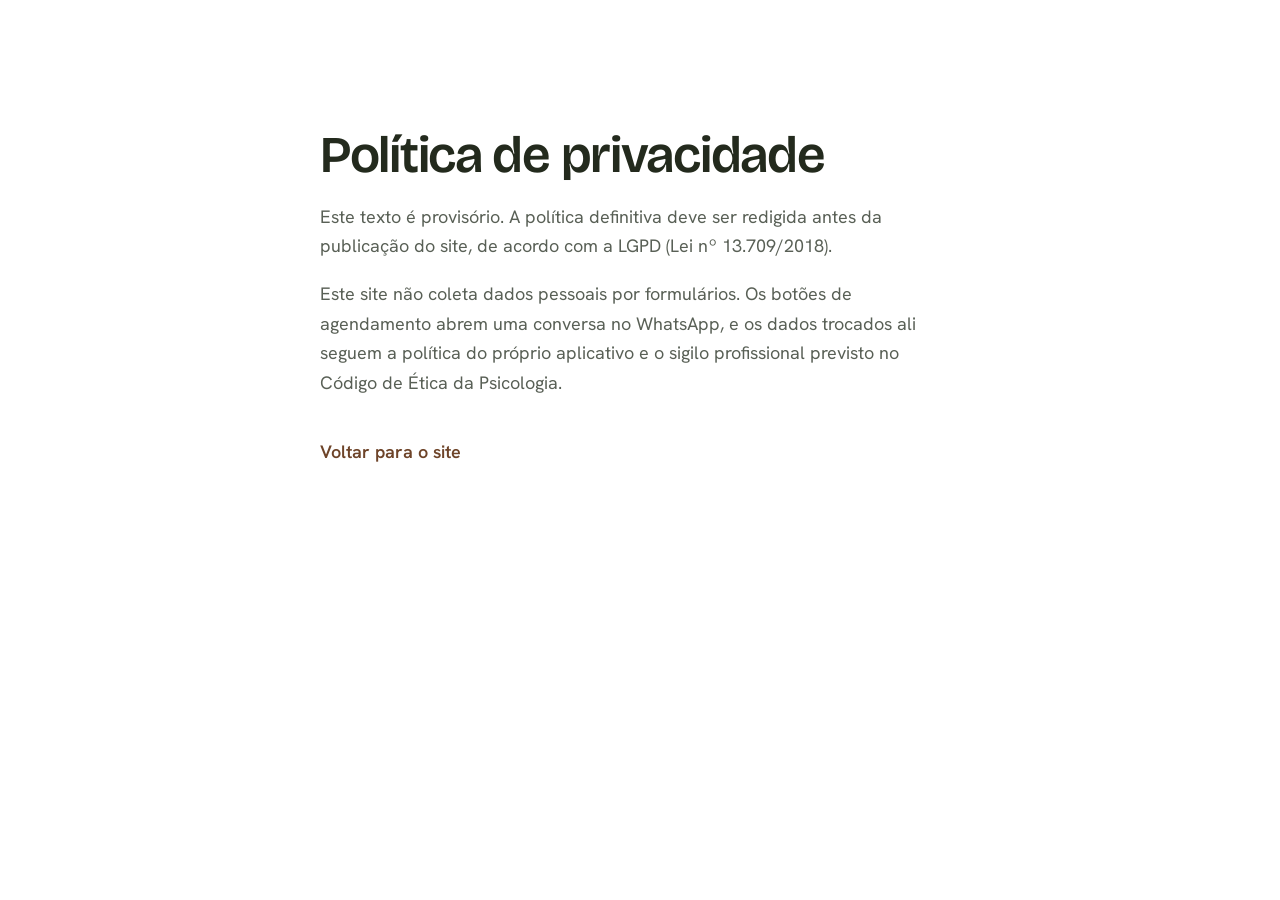
==== privacidade.html @ 822c9e49 "Landing page conceitual da psicóloga Camila Albuquerque HTML, CSS e JavaScript puro: linha de estaçõ" ====
<!doctype html>
<html lang="pt-BR">
<head>
  <meta charset="utf-8">
  <meta name="viewport" content="width=device-width, initial-scale=1">
  <title>Política de privacidade · Psicóloga Camila Albuquerque</title>
  <meta name="robots" content="noindex">
  <link rel="preconnect" href="https://fonts.googleapis.com">
  <link rel="preconnect" href="https://fonts.gstatic.com" crossorigin>
  <link rel="stylesheet" href="https://fonts.googleapis.com/css2?family=Bricolage+Grotesque:opsz,wght@12..96,600&family=Hanken+Grotesk:wght@400;500;600;700&display=swap">
  <link rel="stylesheet" href="style.css">
  <style>
    .policy { max-width: 720px; margin: 0 auto; padding: 128px var(--gutter) 96px; }
    .policy p { margin-top: 18px; }
    .policy .link-down { margin-top: 12px; }
  </style>
</head>
<body>
  <main class="policy">
    <h1 class="h2">Política de privacidade</h1>
    <p>Este texto é provisório. A política definitiva deve ser redigida antes da publicação do site, de acordo com a LGPD (Lei nº 13.709/2018).</p>
    <p>Este site não coleta dados pessoais por formulários. Os botões de agendamento abrem uma conversa no WhatsApp, e os dados trocados ali seguem a política do próprio aplicativo e o sigilo profissional previsto no Código de Ética da Psicologia.</p>
    <p><a class="link-down" href="index.html">Voltar para o site</a></p>
  </main>
</body>
</html>
---- style.css ----
/* ==========================================================================
   A Linha · Psicóloga Camila Albuquerque
   Uma rota contínua pela borda esquerda; cada seção é uma estação numerada.
   Cores e fotos herdadas da página anterior.
   ========================================================================== */

:root {
  /* Paleta herdada */
  --sage-800: #4c5745;
  --sage-700: #586351;
  --sage-600: #687560;
  --sage-400: #879a6e;
  --sage-200: #d1d8a7;
  --sage-100: #f6f9e7;
  /* Marrom de nogueira, tirado da mesa de madeira e do notebook das fotos: só nas ações */
  --clay-600: #8b5a38;
  --clay-700: #6e4429;
  --clay-100: #f5e9db;
  --clay-200: #e8cfb2;
  --leaf: #1f2419;
  --white: #ffffff;
  --surface: #f6f6f2;
  --ink: #232a1d;
  --text: #596056;
  --line: #e1e4d8;

  /* A linha */
  --track: color-mix(in srgb, var(--sage-200) 50%, #fff);
  --track-strong: color-mix(in srgb, var(--sage-200) 85%, var(--sage-600));
  --lit: var(--sage-600);
  --node-bg: #fff;
  --node-fg: #fff;
  --node: 34px;
  --seg: 6px;

  /* Layout */
  --header-h: 72px;
  --max: 1240px;
  --gutter: clamp(20px, 4vw, 40px);
  --edge: max(var(--gutter), calc((100% - var(--max)) / 2));
  --rail-x: calc(var(--edge) + var(--node) / 2);
  --body-left: calc(var(--edge) + var(--node) + 44px);
  --section: clamp(88px, 10vw, 136px);

  /* Tipografia */
  --font-display: "Bricolage Grotesque", "Hanken Grotesk", system-ui, sans-serif;
  --font-text: "Hanken Grotesk", system-ui, -apple-system, "Segoe UI", sans-serif;
  --fs-body: clamp(1.0625rem, 1rem + 0.25vw, 1.125rem);
  --fs-lead: clamp(1.1875rem, 1.05rem + 0.6vw, 1.375rem);
  --fs-h1: clamp(2.5rem, 1.4rem + 3vw, 4.25rem);
  --fs-h2: clamp(2rem, 1.3rem + 2.4vw, 3.25rem);
  --fs-h2-xl: clamp(2.375rem, 1.4rem + 3.4vw, 4.25rem);
  --fs-h3: clamp(1.3125rem, 1.15rem + 0.55vw, 1.625rem);
  --fs-small: 0.875rem;

  --ease: cubic-bezier(0.22, 1, 0.36, 1);
  --shadow-md: 0 2px 4px rgb(35 42 29 / 0.05), 0 16px 32px -12px rgb(35 42 29 / 0.2);
  --shadow-lg: 0 4px 8px rgb(35 42 29 / 0.06), 0 30px 60px -20px rgb(35 42 29 / 0.32);
}

/* ---------- Base ---------- */

*, *::before, *::after { box-sizing: border-box; }

html {
  scroll-behavior: auto;
  scroll-padding-top: calc(var(--header-h) + 8px);
  -webkit-text-size-adjust: 100%;
  scrollbar-color: var(--sage-400) #fff;
}

body {
  margin: 0;
  background: #fff;
  color: var(--text);
  font-family: var(--font-text);
  font-size: var(--fs-body);
  line-height: 1.65;
  -webkit-font-smoothing: antialiased;
  text-rendering: optimizeLegibility;
}
body.menu-open { overflow: hidden; }

h1, h2, h3, p, ul, figure { margin: 0; }
ul { padding: 0; list-style: none; }
img { display: block; max-width: 100%; height: auto; }
a { color: inherit; }
strong { color: var(--ink); font-weight: 600; }
button { font: inherit; color: inherit; }

::selection { background: var(--sage-200); color: var(--leaf); }

:focus-visible { outline: 3px solid var(--sage-600); outline-offset: 3px; border-radius: 6px; }
.stop--dark :focus-visible, .footer :focus-visible { outline-color: var(--sage-200); }

.sr-only { position: absolute; width: 1px; height: 1px; margin: -1px; padding: 0; overflow: hidden; clip: rect(0 0 0 0); white-space: nowrap; border: 0; }

.skip { position: fixed; left: 16px; top: -64px; z-index: 100; padding: 12px 18px; border-radius: 10px; background: var(--leaf); color: #fff; text-decoration: none; transition: top 0.2s; }
.skip:focus { top: 16px; }

/* ---------- Tipografia ---------- */

.h2 {
  font-family: var(--font-display);
  font-size: var(--fs-h2);
  font-weight: 600;
  line-height: 1.08;
  letter-spacing: -0.025em;
  color: var(--ink);
  text-wrap: balance;
}
.h2--xl { font-size: var(--fs-h2-xl); line-height: 1.02; letter-spacing: -0.03em; }
.lead { font-size: var(--fs-lead); line-height: 1.55; text-wrap: pretty; }

/* ---------- Botões ---------- */

.btn {
  --btn-bg: var(--clay-600);
  --btn-fg: #fff;
  --btn-fill: var(--clay-700);
  --btn-chip: rgb(255 255 255 / 0.16);
  position: relative;
  isolation: isolate;
  overflow: hidden;
  display: inline-flex;
  align-items: center;
  justify-content: center;
  gap: 14px;
  min-height: 56px;
  padding: 0 8px 0 28px;
  border: 0;
  border-radius: 999px;
  background: var(--btn-bg);
  color: var(--btn-fg);
  font: 600 1.0625rem/1.15 var(--font-text);
  text-decoration: none;
  white-space: nowrap;
  cursor: pointer;
  box-shadow: 0 1px 2px rgb(79 47 27 / 0.2), 0 8px 16px -10px rgb(110 68 41 / 0.75);
  transition: color 0.35s var(--ease), background-color 0.12s, border-color 0.35s var(--ease), box-shadow 0.35s var(--ease), transform 0.35s var(--ease);
  -webkit-tap-highlight-color: transparent;
}
.btn__label { position: relative; z-index: 2; }

/* O círculo da seta cresce e cobre o botão no hover */
.btn::before {
  content: "";
  position: absolute;
  z-index: -1;
  top: 50%;
  right: 6px;
  width: 40px;
  height: 40px;
  margin-top: -20px;
  border-radius: 50%;
  background: var(--btn-fill);
  transform: scale(0);
  transition: transform 0.7s var(--ease);
}
/* Brilho que cruza o botão */
.btn::after {
  content: "";
  position: absolute;
  z-index: 1;
  inset: 0;
  background: linear-gradient(105deg, transparent 22%, rgb(255 255 255 / 0.3) 50%, transparent 78%);
  transform: translateX(-120%);
  pointer-events: none;
  will-change: transform;
  animation: sheen 3.6s cubic-bezier(0.45, 0.05, 0.55, 0.95) infinite;
}
.btn--outline::after { display: none; }
@keyframes sheen { from { transform: translateX(-120%); } to { transform: translateX(120%); } }

.btn__arrow {
  position: relative;
  z-index: 2;
  flex: none;
  display: grid;
  place-items: center;
  width: 40px;
  height: 40px;
  overflow: hidden;
  border-radius: 50%;
  background: var(--btn-chip);
}
.btn__arrow svg { width: 20px; height: 20px; fill: none; stroke: currentColor; stroke-width: 2; stroke-linecap: round; stroke-linejoin: round; }

.btn:focus-visible::before { transform: scale(26); }
@media (hover: hover) {
  .btn:hover::before { transform: scale(26); }
  .btn:hover .btn__arrow svg { animation: arrow-through 0.6s var(--ease); }
}
@keyframes arrow-through { 0% { transform: translateX(0); } 45% { transform: translateX(150%); } 46% { transform: translateX(-150%); } 100% { transform: translateX(0); } }
@media (hover: hover) { .btn:hover { transform: translateY(-2px); box-shadow: 0 2px 4px rgb(79 47 27 / 0.2), 0 12px 18px -12px rgb(110 68 41 / 0.85); } }

/* Pressionar inverte as cores */
.btn:active { transform: translateY(1px); background: var(--btn-fg); color: var(--btn-bg); transition-duration: 0.05s; }
.btn:active::before { opacity: 0; }

.btn--light { --btn-bg: var(--clay-100); --btn-fg: var(--clay-700); --btn-fill: var(--clay-200); --btn-chip: rgb(110 68 41 / 0.14); box-shadow: 0 10px 18px -12px rgb(0 0 0 / 0.8); }
.btn--light::after { background: linear-gradient(105deg, transparent 22%, rgb(255 255 255 / 0.65) 50%, transparent 78%); }
.btn--light:active { background: var(--clay-700); color: var(--clay-100); }

.btn--outline { --btn-bg: transparent; --btn-fg: var(--clay-700); --btn-fill: var(--clay-600); --btn-chip: rgb(110 68 41 / 0.12); border: 1.5px solid var(--clay-600); box-shadow: none; }
.btn--outline:focus-visible { color: #fff; --btn-chip: rgb(255 255 255 / 0.18); box-shadow: none; }
@media (hover: hover) { .btn--outline:hover { color: #fff; --btn-chip: rgb(255 255 255 / 0.18); box-shadow: none; } }
.btn--outline:active { background: var(--clay-700); color: #fff; border-color: var(--clay-700); }

.btn--sm { min-height: 44px; padding: 0 22px; font-size: 0.9375rem; gap: 0; }
.btn--sm::before { right: 50%; margin-right: -20px; }
.btn--lg { min-height: 72px; padding: 0 10px 0 36px; font-size: 1.25rem; }
.btn--lg .btn__arrow { width: 52px; height: 52px; }
.btn--lg::before { width: 52px; height: 52px; margin-top: -26px; right: 10px; }

.link-down { display: inline-flex; align-items: center; gap: 10px; min-height: 48px; color: var(--clay-700); font-weight: 600; text-decoration: none; background: linear-gradient(currentColor, currentColor) no-repeat 0 calc(100% - 10px) / 0% 2px; transition: background-size 0.45s var(--ease), color 0.2s; }
.link-down svg { width: 20px; height: 20px; fill: none; stroke: currentColor; stroke-width: 2; stroke-linecap: round; stroke-linejoin: round; animation: bob 2.4s ease-in-out 3; }
.link-down:hover { background-size: 100% 2px; color: var(--ink); }
@keyframes bob { 0%, 100% { transform: translateY(-2px); } 50% { transform: translateY(3px); } }

/* ---------- Cabeçalho ---------- */

.header {
  position: fixed;
  inset: 0 0 auto;
  z-index: 50;
  height: var(--header-h);
  background: rgb(255 255 255 / 0.82);
  -webkit-backdrop-filter: saturate(1.5) blur(14px);
  backdrop-filter: saturate(1.5) blur(14px);
  border-bottom: 1px solid transparent;
  transition: border-color 0.3s, background-color 0.3s, box-shadow 0.3s;
}
.header.is-scrolled { background: rgb(255 255 255 / 0.95); border-bottom-color: var(--line); box-shadow: 0 10px 30px -22px rgb(35 42 29 / 0.5); }
.header__inner { height: 100%; padding-inline: var(--edge); display: flex; align-items: center; justify-content: space-between; gap: 24px; }

.brand { display: grid; gap: 1px; text-decoration: none; line-height: 1.15; }
.brand__name { font-family: var(--font-display); font-weight: 600; font-size: 1.1875rem; letter-spacing: -0.015em; color: var(--ink); }
.brand__meta { font-size: 0.75rem; font-weight: 600; letter-spacing: 0.06em; text-transform: uppercase; color: var(--sage-600); }

.nav { display: flex; align-items: center; gap: 24px; }
.nav__list { display: flex; gap: 2px; }
.nav__link { position: relative; display: block; white-space: nowrap; padding: 10px 14px 10px 24px; border-radius: 999px; font-size: 0.9375rem; font-weight: 500; color: var(--text); text-decoration: none; transition: color 0.2s, background-color 0.3s; }
.nav__link::before { content: ""; position: absolute; left: 11px; top: 50%; width: 7px; height: 7px; margin-top: -3.5px; border-radius: 50%; background: var(--sage-600); transform: scale(0); transition: transform 0.4s var(--ease); }
.nav__link:hover { color: var(--ink); background: var(--sage-100); }
.nav__link.is-active { color: var(--ink); font-weight: 600; }
.nav__link.is-active::before { transform: scale(1); }

.menu-toggle { display: none; position: relative; width: 48px; height: 48px; margin-right: -10px; border: 0; border-radius: 50%; background: transparent; color: var(--ink); cursor: pointer; }
.menu-toggle__bars, .menu-toggle__bars::before, .menu-toggle__bars::after { position: absolute; left: 13px; width: 22px; height: 2px; border-radius: 2px; background: currentColor; transition: transform 0.4s var(--ease), background-color 0.2s; }
.menu-toggle__bars { top: 23px; }
.menu-toggle__bars::before, .menu-toggle__bars::after { content: ""; left: 0; }
.menu-toggle__bars::before { transform: translateY(-7px); }
.menu-toggle__bars::after { transform: translateY(7px); }
.menu-toggle[aria-expanded="true"] .menu-toggle__bars { background: transparent; }
.menu-toggle[aria-expanded="true"] .menu-toggle__bars::before { transform: rotate(45deg); }
.menu-toggle[aria-expanded="true"] .menu-toggle__bars::after { transform: rotate(-45deg); }

/* ---------- A linha: estações ---------- */

.stop {
  position: relative;
  isolation: isolate;
  overflow: clip;
  --node-top: calc(var(--section) + 8px);
}
.stop__body { padding: var(--section) var(--edge) var(--section) var(--body-left); }

.stop__rail { position: absolute; inset: 0; z-index: 2; pointer-events: none; }
.stop__node { pointer-events: auto; cursor: pointer; text-decoration: none; }
.stop__node::after { content: attr(data-name); position: absolute; left: calc(100% + 12px); top: 50%; padding: 6px 12px; border-radius: 999px; background: var(--leaf); color: var(--sage-100); font: 600 0.8125rem/1.2 var(--font-text); white-space: nowrap; opacity: 0; transform: translate(-6px, -50%); pointer-events: none; transition: opacity 0.25s, transform 0.4s var(--ease); }
.stop__node:focus-visible::after { opacity: 1; transform: translate(0, -50%); }
@media (hover: hover) { .stop__node:hover::after { opacity: 1; transform: translate(0, -50%); } .stop__node:hover { border-color: var(--lit); } }
.stop--dark .stop__node::after { background: var(--sage-100); color: var(--leaf); }
.stop__seg { position: absolute; left: var(--rail-x); top: 0; bottom: 0; width: var(--seg); margin-left: calc(var(--seg) / -2); background: var(--track); }
.stop__fill { position: absolute; inset: 0; background: var(--lit); transform-origin: top; transform: scaleY(var(--fill, 0)); will-change: transform; }

.stop__node {
  position: absolute;
  left: var(--rail-x);
  top: var(--node-top);
  width: var(--node);
  height: var(--node);
  margin-left: calc(var(--node) / -2);
  display: grid;
  place-items: center;
  border: 4px solid var(--track-strong);
  border-radius: 50%;
  background: var(--node-bg);
  color: var(--ink);
  font: 700 0.8125rem/1 var(--font-text);
  transition: border-color 0.4s, background-color 0.4s, color 0.4s, box-shadow 0.4s;
}
.stop.is-passed .stop__node { border-color: var(--lit); }
.stop.is-current .stop__node { background: var(--lit); color: var(--node-fg); animation: pulse 2.6s ease-out 3; }
@keyframes pulse { 0% { box-shadow: 0 0 0 0 color-mix(in srgb, var(--lit) 45%, transparent); } 70%, 100% { box-shadow: 0 0 0 14px transparent; } }

.stop--dark { --track: rgb(246 249 231 / 0.16); --track-strong: rgb(246 249 231 / 0.38); --lit: var(--sage-200); --node-bg: var(--leaf); --node-fg: var(--leaf); background: var(--leaf); color: rgb(246 249 231 / 0.82); }
.stop--dark .stop__node { color: var(--sage-100); }
.stop--dark .h2 { color: var(--sage-100); }
.stop--dark strong { color: #fff; }
.stop--dark ::selection { background: var(--sage-200); color: var(--leaf); }
.stop--surface { background: var(--surface); --track: color-mix(in srgb, var(--sage-200) 45%, var(--surface)); --node-bg: var(--surface); --node-fg: #fff; }

.stop__bg { position: absolute; z-index: -2; inset: -12% 0; background: url("img/folhas.webp") center / cover no-repeat; opacity: 0.85; will-change: transform; }
.stop--dark::after { content: ""; position: absolute; z-index: -1; inset: 0; background: radial-gradient(ellipse 60% 55% at 72% 42%, rgb(31 36 25 / 0.5), transparent 75%), linear-gradient(180deg, rgb(31 36 25 / 0.82), rgb(31 36 25 / 0.36) 45%, rgb(31 36 25 / 0.82)); }

/* Terminal: a linha acaba num remate quadrado */
.stop--end .stop__seg { bottom: auto; height: calc(var(--node-top) + var(--node) / 2); }
.stop__node--end { width: calc(var(--node) + 10px); height: calc(var(--node) + 10px); margin-left: calc((var(--node) + 10px) / -2); margin-top: -5px; border-radius: 12px; }
.stop__node--end::before { content: ""; width: 10px; height: 10px; border-radius: 50%; background: var(--track-strong); transition: background-color 0.4s; }
.stop--end.is-current .stop__node--end::before, .stop--end.is-passed .stop__node--end::before { background: var(--node-fg); }

/* ---------- Estação 1 · Hero ---------- */

.stop--hero { --hero-pad: clamp(32px, 5vw, 72px); --node-top: calc(var(--header-h) + var(--hero-pad) + 12px); }
.stop--hero .stop__seg { top: calc(var(--node-top) + var(--node) / 2); }
.stop--hero .stop__body { padding-top: calc(var(--header-h) + var(--hero-pad)); padding-bottom: clamp(16px, 2vw, 32px); }

.hero { display: grid; grid-template-columns: minmax(0, 1.04fr) minmax(0, 0.96fr); gap: clamp(32px, 5vw, 72px); align-items: center; min-height: min(640px, calc(100svh - var(--header-h) - 96px)); }

.hero__title { font-family: var(--font-display); font-size: var(--fs-h1); font-weight: 600; line-height: 1.04; letter-spacing: -0.032em; color: var(--ink); text-wrap: balance; }
.hero__lead { max-width: 33em; margin-top: 26px; font-size: var(--fs-lead); line-height: 1.55; text-wrap: pretty; }
.hero__actions .btn { min-height: 62px; font-size: 1.125rem; }
.hero__actions { display: flex; flex-wrap: wrap; align-items: center; gap: 12px 32px; margin-top: 38px; }
.hero__sign { margin-top: 30px; padding-top: 18px; border-top: 1px solid var(--line); max-width: 33em; font-size: var(--fs-small); color: var(--text); }

.hero__visual { position: relative; width: min(100%, 540px); aspect-ratio: 1; justify-self: end; }
.hero__ring { position: absolute; inset: 0; width: 100%; height: 100%; transform: rotate(-90deg); overflow: visible; }
.hero__ring circle { fill: none; stroke: var(--sage-400); stroke-width: 0.7; stroke-linecap: round; stroke-dasharray: 100; stroke-dashoffset: 100; }
.js .hero__ring circle { animation: ring 2.4s var(--ease) 0.4s forwards; }
html:not(.js) .hero__ring circle { stroke-dashoffset: 0; }
@keyframes ring { to { stroke-dashoffset: 0; } }
.hero__photo { position: absolute; inset: 5%; border-radius: 50%; overflow: hidden; background: #e9e2dc; box-shadow: var(--shadow-lg); transform: translate3d(0, calc(var(--py, 0) * 1px), 0); will-change: transform; }
.hero__photo img { width: 100%; height: 100%; object-fit: cover; object-position: 58% 22%; transform: scale(1.12); }
.js .hero__photo { animation: photo-in 1.3s var(--ease) 0.15s both; }
.js .hero__photo img { animation: photo-zoom 2.2s var(--ease) 0.15s both; }
@keyframes photo-in { from { clip-path: circle(0% at 50% 50%); } to { clip-path: circle(72% at 50% 50%); } }
@keyframes photo-zoom { from { transform: scale(1.4); } to { transform: scale(1.12); } }

.chip { position: absolute; z-index: 3; display: inline-flex; align-items: center; gap: 10px; padding: 11px 18px 11px 14px; border-radius: 999px; background: #fff; color: var(--ink); font-size: 0.9375rem; font-weight: 600; line-height: 1.2; white-space: nowrap; box-shadow: var(--shadow-md); }
.chip svg { width: 20px; height: 20px; flex: none; fill: none; stroke: var(--sage-600); stroke-width: 1.8; stroke-linecap: round; stroke-linejoin: round; }
.chip--a { left: -7%; bottom: 17%; }
.chip--b { right: -3%; top: 14%; }

/* Entrada por palavra no título */
.w { display: inline-block; overflow: hidden; vertical-align: top; padding-bottom: 0.14em; margin-bottom: -0.14em; }
.w > span { display: inline-block; transform: translateY(112%); }
.hero__title .w > span { animation: word 1s var(--ease) both; animation-delay: calc(var(--i, 0) * 55ms + 120ms); }
[data-reveal].is-visible .h2 .w > span { animation: word 1s var(--ease) both; animation-delay: calc(var(--i, 0) * 45ms + 220ms); }
@keyframes word { to { transform: none; } }

[data-enter] { animation: enter 0.95s var(--ease) both; animation-delay: calc(var(--d, 0) * 100ms + 150ms); }
@keyframes enter { from { opacity: 0; transform: translateY(22px); } }

/* ---------- Estação 2 · Você não está sozinha ---------- */

.pains { display: grid; grid-template-columns: minmax(0, 5fr) minmax(0, 7fr); gap: clamp(40px, 6vw, 96px); align-items: start; }
.pains__head { position: sticky; top: calc(var(--header-h) + 40px); display: grid; gap: 24px; }
.pains__head .lead strong { color: var(--sage-700); }

.row { position: relative; display: grid; grid-template-columns: 56px minmax(0, 1fr); column-gap: 24px; padding: 30px 0; border-top: 1px solid var(--line); outline-offset: 6px; cursor: default; }
.row:last-child { border-bottom: 1px solid var(--line); }
.row::before { content: ""; position: absolute; z-index: -1; inset: 0 -24px; border-radius: 22px; background: var(--sage-100); opacity: 0; transform: scale(0.97); transition: opacity 0.4s var(--ease), transform 0.5s var(--ease); }
.row:focus-within::before { opacity: 1; transform: none; }
@media (hover: hover) { .row:hover::before { opacity: 1; transform: none; } }
.row__icon { grid-row: 1 / 3; display: grid; place-items: center; width: 56px; height: 56px; border: 1.5px solid var(--sage-400); border-radius: 50%; color: var(--sage-700); transition: background-color 0.4s var(--ease), color 0.4s var(--ease), border-color 0.4s, transform 0.6s var(--ease); }
.row__icon svg { width: 26px; height: 26px; fill: none; stroke: currentColor; stroke-width: 1.7; stroke-linecap: round; stroke-linejoin: round; }
@media (hover: hover) { .row:hover .row__icon { background: var(--sage-700); border-color: var(--sage-700); color: #fff; transform: rotate(-10deg) scale(1.06); } }
.row__title { font-family: var(--font-display); font-size: var(--fs-h3); font-weight: 600; line-height: 1.2; letter-spacing: -0.015em; color: var(--ink); transition: transform 0.5s var(--ease); }
.row__text { margin-top: 8px; max-width: 46ch; transition: transform 0.5s var(--ease) 0.03s; text-wrap: pretty; }
@media (hover: hover) { .row:hover .row__title, .row:hover .row__text { transform: translateX(6px); } }

/* ---------- Estação 3 · Método ---------- */

.method__grid { display: grid; grid-template-columns: minmax(0, 5fr) minmax(0, 6fr); gap: clamp(40px, 6vw, 88px); align-items: center; }
.method__photo { position: relative; max-width: 460px; aspect-ratio: 4 / 5; border-radius: 999px 999px 28px 28px; overflow: hidden; box-shadow: 0 40px 80px -30px rgb(0 0 0 / 0.7); }
.method__photo img { width: 100%; height: 100%; object-fit: cover; object-position: 50% 30%; transition: transform 1.4s var(--ease); }
.method__photo:hover img { transform: scale(1.05); }
.method__text { display: grid; gap: 20px; justify-items: start; }
.method__text .h2 { margin-bottom: 4px; }
.method__text p { max-width: 54ch; font-size: var(--fs-lead); line-height: 1.6; text-wrap: pretty; }
.method__text .btn { margin-top: 12px; }

.marquee-wrap { position: relative; margin-top: clamp(64px, 8vw, 104px); }
.marquee__pause { position: absolute; z-index: 3; right: 0; top: -22px; display: grid; place-items: center; width: 44px; height: 44px; border: 0; border-radius: 50%; background: transparent; color: var(--sage-200); cursor: pointer; transition: background-color 0.25s; }
.marquee__pause:hover { background: rgb(246 249 231 / 0.12); }
.marquee__pause span { width: 12px; height: 14px; border-inline: 4px solid currentColor; box-sizing: border-box; }
.marquee__pause[aria-pressed="true"] span { width: 0; height: 0; border: 0; border-block: 7px solid transparent; border-left: 12px solid currentColor; }
.marquee-wrap.is-paused .marquee__track { animation-play-state: paused; }
.marquee { display: flex; overflow: hidden; padding-block: 22px; border-block: 1px solid rgb(246 249 231 / 0.18); -webkit-mask-image: linear-gradient(90deg, transparent, #000 7%, #000 93%, transparent); mask-image: linear-gradient(90deg, transparent, #000 7%, #000 93%, transparent); }
.marquee__track { flex: none; display: flex; align-items: center; padding-right: 0; animation: marquee 38s linear infinite; }
.marquee:hover .marquee__track { animation-play-state: paused; }
.marquee__track li { display: inline-flex; align-items: center; white-space: nowrap; font-family: var(--font-display); font-size: clamp(1.375rem, 1.1rem + 1vw, 1.875rem); font-weight: 500; letter-spacing: -0.015em; color: rgb(246 249 231 / 0.7); }
.marquee__track li::after { content: ""; width: 10px; height: 10px; margin-inline: clamp(24px, 3vw, 44px); border-radius: 50%; background: var(--sage-200); }
@keyframes marquee { to { transform: translateX(-100%); } }

/* ---------- Estação 4 · Sobre ---------- */

.about { display: grid; grid-template-columns: minmax(0, 5fr) minmax(0, 6fr); gap: clamp(40px, 6vw, 96px); align-items: center; }
.about__photo { position: relative; max-width: 480px; aspect-ratio: 1 / 1.08; }
.about__photo::before { content: ""; position: absolute; inset: 0; border: 1.5px solid var(--sage-400); border-radius: 30px; transform: translate(-16px, 16px); transition: transform 0.7s var(--ease); }
.about__photo:hover::before { transform: translate(-24px, 24px); }
.about__photo img { position: relative; width: 100%; height: 100%; object-fit: cover; object-position: 60% 25%; border-radius: 30px; box-shadow: var(--shadow-lg); }
.about__text { display: grid; gap: 20px; justify-items: start; }
.about__text p { max-width: 56ch; text-wrap: pretty; }
.checks { display: grid; grid-template-columns: repeat(2, minmax(0, 1fr)); gap: 14px 32px; width: 100%; max-width: 56ch; margin: 8px 0 12px; padding-top: 26px; border-top: 1px solid var(--line); }
.checks li { position: relative; padding-left: 36px; font-size: 1rem; font-weight: 500; line-height: 1.4; color: var(--ink); }
.checks li::before { content: ""; position: absolute; left: 0; top: 0; width: 24px; height: 24px; border-radius: 50%; background: var(--sage-200) url("data:image/svg+xml,%3Csvg xmlns='http://www.w3.org/2000/svg' viewBox='0 0 24 24' fill='none' stroke='%234c5745' stroke-width='3' stroke-linecap='round' stroke-linejoin='round'%3E%3Cpath d='m6 12.5 4 4 8-9'/%3E%3C/svg%3E") center / 14px no-repeat; }

/* ---------- Estação 5 · FAQ ---------- */

.faq { display: grid; grid-template-columns: minmax(0, 5fr) minmax(0, 7fr); gap: clamp(40px, 6vw, 96px); align-items: start; }
.faq__aside { position: sticky; top: calc(var(--header-h) + 40px); display: grid; gap: 22px; justify-items: start; }
.faq__aside p { max-width: 32em; font-size: var(--fs-lead); line-height: 1.55; }

.acc { border-bottom: 1px solid #d6dac9; }
.acc__item { border-top: 1px solid #d6dac9; }
.acc__item:first-child { border-top: 2px solid var(--sage-600); }
.acc__h { font: inherit; }
.acc__btn { display: flex; align-items: flex-start; justify-content: space-between; gap: 24px; width: 100%; padding: 26px 0; border: 0; background: none; text-align: left; cursor: pointer; font-size: clamp(1.125rem, 1.05rem + 0.35vw, 1.3125rem); font-weight: 600; line-height: 1.4; color: var(--ink); transition: color 0.25s; }
.acc__btn:hover { color: var(--sage-700); }
.acc__icon { position: relative; flex: none; width: 38px; height: 38px; margin-top: -3px; border: 1.5px solid var(--sage-600); border-radius: 50%; transition: background-color 0.35s var(--ease), border-color 0.35s, transform 0.5s var(--ease); }
.acc__icon::before, .acc__icon::after { content: ""; position: absolute; left: 50%; top: 50%; width: 14px; height: 2px; border-radius: 2px; background: var(--sage-700); transform: translate(-50%, -50%); transition: transform 0.5s var(--ease), background-color 0.3s; }
.acc__icon::after { transform: translate(-50%, -50%) rotate(90deg); }
.acc__btn:hover .acc__icon { border-color: var(--sage-700); }
.acc__item.is-open .acc__icon { background: var(--sage-700); border-color: var(--sage-700); transform: rotate(180deg); }
.acc__item.is-open .acc__icon::before, .acc__item.is-open .acc__icon::after { background: #fff; }
.acc__item.is-open .acc__icon::after { transform: translate(-50%, -50%) rotate(0); }

.js .acc__panel { display: grid; grid-template-rows: 0fr; transition: grid-template-rows 0.55s var(--ease); }
.js .acc__item.is-open .acc__panel { grid-template-rows: 1fr; }
.acc__inner { min-height: 0; overflow: hidden; }
.acc__inner p { max-width: 62ch; padding: 0 56px 28px 0; text-wrap: pretty; }
.js .acc__inner p { opacity: 0; transform: translateY(-6px); transition: opacity 0.35s, transform 0.55s var(--ease); }
.js .acc__item.is-open .acc__inner p { opacity: 1; transform: none; transition-delay: 0.1s; }

/* ---------- Terminal ---------- */

.stop--end { --node-top: calc(var(--section) + 12px); }
.end { display: grid; grid-template-columns: minmax(0, 1.15fr) minmax(0, 0.85fr); gap: 40px clamp(40px, 6vw, 96px); align-items: center; }
.end__text { display: grid; gap: 26px; justify-items: start; }
.end__text .lead { max-width: 28em; color: rgb(246 249 231 / 0.88); }
.end__text .btn { margin-top: 6px; }
.end__note { max-width: 30em; padding-top: 22px; border-top: 1px solid rgb(246 249 231 / 0.2); font-size: var(--fs-small); color: rgb(246 249 231 / 0.72); }
.end__photo { position: relative; width: min(100%, 440px); aspect-ratio: 1; justify-self: end; }
.end__ring { position: absolute; inset: 0; width: 100%; height: 100%; transform: rotate(-90deg); overflow: visible; }
.end__ring circle { fill: none; stroke: var(--sage-200); stroke-width: 0.7; stroke-linecap: round; stroke-dasharray: 100; }
.js .end__ring circle { stroke-dashoffset: 100; transition: stroke-dashoffset 2.2s var(--ease) 0.3s; }
.js .end__photo.is-visible .end__ring circle { stroke-dashoffset: 0; }
.end__disc { position: absolute; inset: 5%; overflow: hidden; border-radius: 50%; background: var(--sage-200); box-shadow: 0 40px 70px -30px rgb(0 0 0 / 0.75); }
.end__disc img { width: 100%; height: 100%; object-fit: cover; object-position: 58% 22%; transform: scale(1.14); transition: transform 2s var(--ease); }
.end__photo.is-visible .end__disc img { transform: scale(1); }

/* ---------- Rodapé ---------- */

.footer { background: #161a11; color: rgb(246 249 231 / 0.72); font-size: 0.9375rem; }
.footer__inner { padding: 56px var(--edge) 36px var(--body-left); }
.footer__top { display: flex; flex-wrap: wrap; justify-content: space-between; align-items: flex-start; gap: 24px 48px; padding-bottom: 32px; border-bottom: 1px solid rgb(246 249 231 / 0.14); }
.footer__brand { font-family: var(--font-display); font-size: 1.5rem; font-weight: 600; letter-spacing: -0.02em; color: var(--sage-100); }
.footer__brand span { display: block; margin-top: 4px; font-family: var(--font-text); font-size: 0.875rem; font-weight: 400; letter-spacing: 0; color: rgb(246 249 231 / 0.6); }
.footer__nav { display: flex; flex-wrap: wrap; gap: 0 24px; }
.footer__nav a, .footer__bottom a { text-decoration: none; transition: color 0.2s; }
.footer__nav a { display: inline-flex; align-items: center; min-height: 40px; }
.footer__nav a:hover, .footer__bottom a:hover { color: var(--sage-200); text-decoration: underline; text-underline-offset: 4px; }
.footer__bottom { display: flex; flex-wrap: wrap; justify-content: space-between; gap: 10px 32px; padding-top: 24px; font-size: 0.875rem; }
.footer__bottom a[href^="tel"] { font-weight: 700; color: var(--sage-200); }

/* ---------- Barra de agendar (celular) ---------- */

.dock { display: none; }

/* ---------- Revelar ao rolar ---------- */

.js [data-reveal] { opacity: 0; transform: translateY(34px); transition: opacity 0.9s var(--ease), transform 1s var(--ease); transition-delay: calc(var(--d, 0) * 110ms); }
.js [data-reveal].is-visible { opacity: 1; transform: none; }

/* ---------- Responsivo ---------- */

@media (max-width: 1120px) {
  .menu-toggle { display: block; z-index: 2; }
  .nav { position: fixed; inset: var(--header-h) 0 auto; z-index: 1; flex-direction: column; align-items: stretch; gap: 20px; max-height: calc(100svh - var(--header-h)); overflow-y: auto; padding: 8px var(--gutter) 28px; background: #fff; border-bottom: 1px solid var(--line); box-shadow: 0 30px 50px -30px rgb(35 42 29 / 0.5); opacity: 0; transform: translateY(-10px); visibility: hidden; transition: opacity 0.3s var(--ease), transform 0.4s var(--ease), visibility 0s linear 0.4s; }
  .nav.is-open { opacity: 1; transform: none; visibility: visible; transition-delay: 0s; }
  .nav__list { flex-direction: column; gap: 0; }
  .nav__link { padding: 16px 4px 16px 28px; border-radius: 0; border-bottom: 1px solid var(--line); font-size: 1.125rem; }
  .nav__link::before { left: 6px; }
  .nav__link:hover { background: none; }
  .nav .btn { width: 100%; min-height: 54px; }
}

@media (max-width: 900px) {
  html { scroll-padding-bottom: 96px; }
  :root { --node: 28px; --seg: 5px; --body-left: calc(var(--edge) + var(--node) + 22px); --header-h: 64px; }
  .stop__node { border-width: 3px; font-size: 0.75rem; }
  .stop__node--end { width: 36px; height: 36px; margin-left: -18px; margin-top: -4px; }

  .hero { grid-template-columns: minmax(0, 1fr); min-height: 0; gap: 44px; }
  .hero__visual { width: min(100%, 380px); justify-self: center; }
  .chip--a { left: -2%; bottom: 8%; }
  .chip--b { right: -2%; top: 6%; }

  .pains, .method__grid, .about, .faq { grid-template-columns: minmax(0, 1fr); }
  .pains__head, .faq__aside { position: static; }
  .row::before { inset: 0 -14px; }
  .method__photo { max-width: 360px; }
  .about__photo { max-width: 400px; margin-left: 16px; }
  .checks { grid-template-columns: minmax(0, 1fr); }

  .end { grid-template-columns: minmax(0, 1fr); }
  .end__photo { justify-self: center; width: min(100%, 340px); }

  .footer__inner { padding-right: var(--gutter); }
  .footer__hint { display: none; }
  .footer { padding-bottom: 96px; }

  .dock { display: block; position: fixed; z-index: 40; left: 12px; right: 12px; bottom: calc(12px + env(safe-area-inset-bottom)); transform: translateY(160%); transition: transform 0.55s var(--ease); }
  .dock.is-visible { transform: none; }
  .dock .btn { width: 100%; justify-content: space-between; padding-left: 28px; box-shadow: 0 10px 18px -8px rgb(35 42 29 / 0.6); }
}

@media (max-width: 520px) {
  .brand__meta { font-size: 0.6875rem; }
  .btn { gap: 10px; padding-left: 24px; font-size: 1rem; white-space: normal; text-align: left; }
  .hero__actions .btn { min-height: 58px; font-size: 1rem; }
  .hero__actions .btn, .method__text .btn, .about__text .btn, .faq__aside .btn, .end__text .btn { width: 100%; justify-content: space-between; }
  .hero__actions { gap: 4px; }
  .link-down { margin-left: 8px; }
  .row { grid-template-columns: 48px minmax(0, 1fr); column-gap: 18px; padding-block: 26px; }
  .row__icon { width: 48px; height: 48px; }
  .row__icon svg { width: 22px; height: 22px; }
  .acc__inner p { padding-right: 0; }
  .chip { font-size: 0.8125rem; padding: 9px 14px 9px 11px; }
  .chip svg { width: 17px; height: 17px; }
  .btn--lg { min-height: 64px; font-size: 1.125rem; padding-left: 28px; }
}

@media (max-width: 420px) {
  .hero__actions .btn { font-size: 0.9375rem; }
  .btn { font-size: 0.9375rem; padding-left: 20px; }
  .btn--lg { min-height: 60px; font-size: 0.9375rem; padding: 0 8px 0 20px; }
  .btn--lg .btn__arrow, .btn--lg::before { width: 44px; height: 44px; }
  .btn--lg::before { margin-top: -22px; right: 8px; }
}

@media (prefers-reduced-motion: reduce) {
  html { scroll-behavior: auto; }
  *, *::before, *::after { animation-duration: 0.01ms !important; animation-delay: 0ms !important; animation-iteration-count: 1 !important; transition-duration: 0.01ms !important; transition-delay: 0ms !important; }
  .js [data-reveal] { opacity: 1; transform: none; }
  .w > span { transform: none; }
  .hero__ring circle { stroke-dashoffset: 0; }
  .marquee { display: block; overflow: visible; -webkit-mask-image: none; mask-image: none; }
  .marquee__track { flex: 0 1 auto; row-gap: 10px; }
  .marquee__pause { display: none; }
  .marquee__track { flex-wrap: wrap; }
  .marquee__track + .marquee__track { display: none; }
}
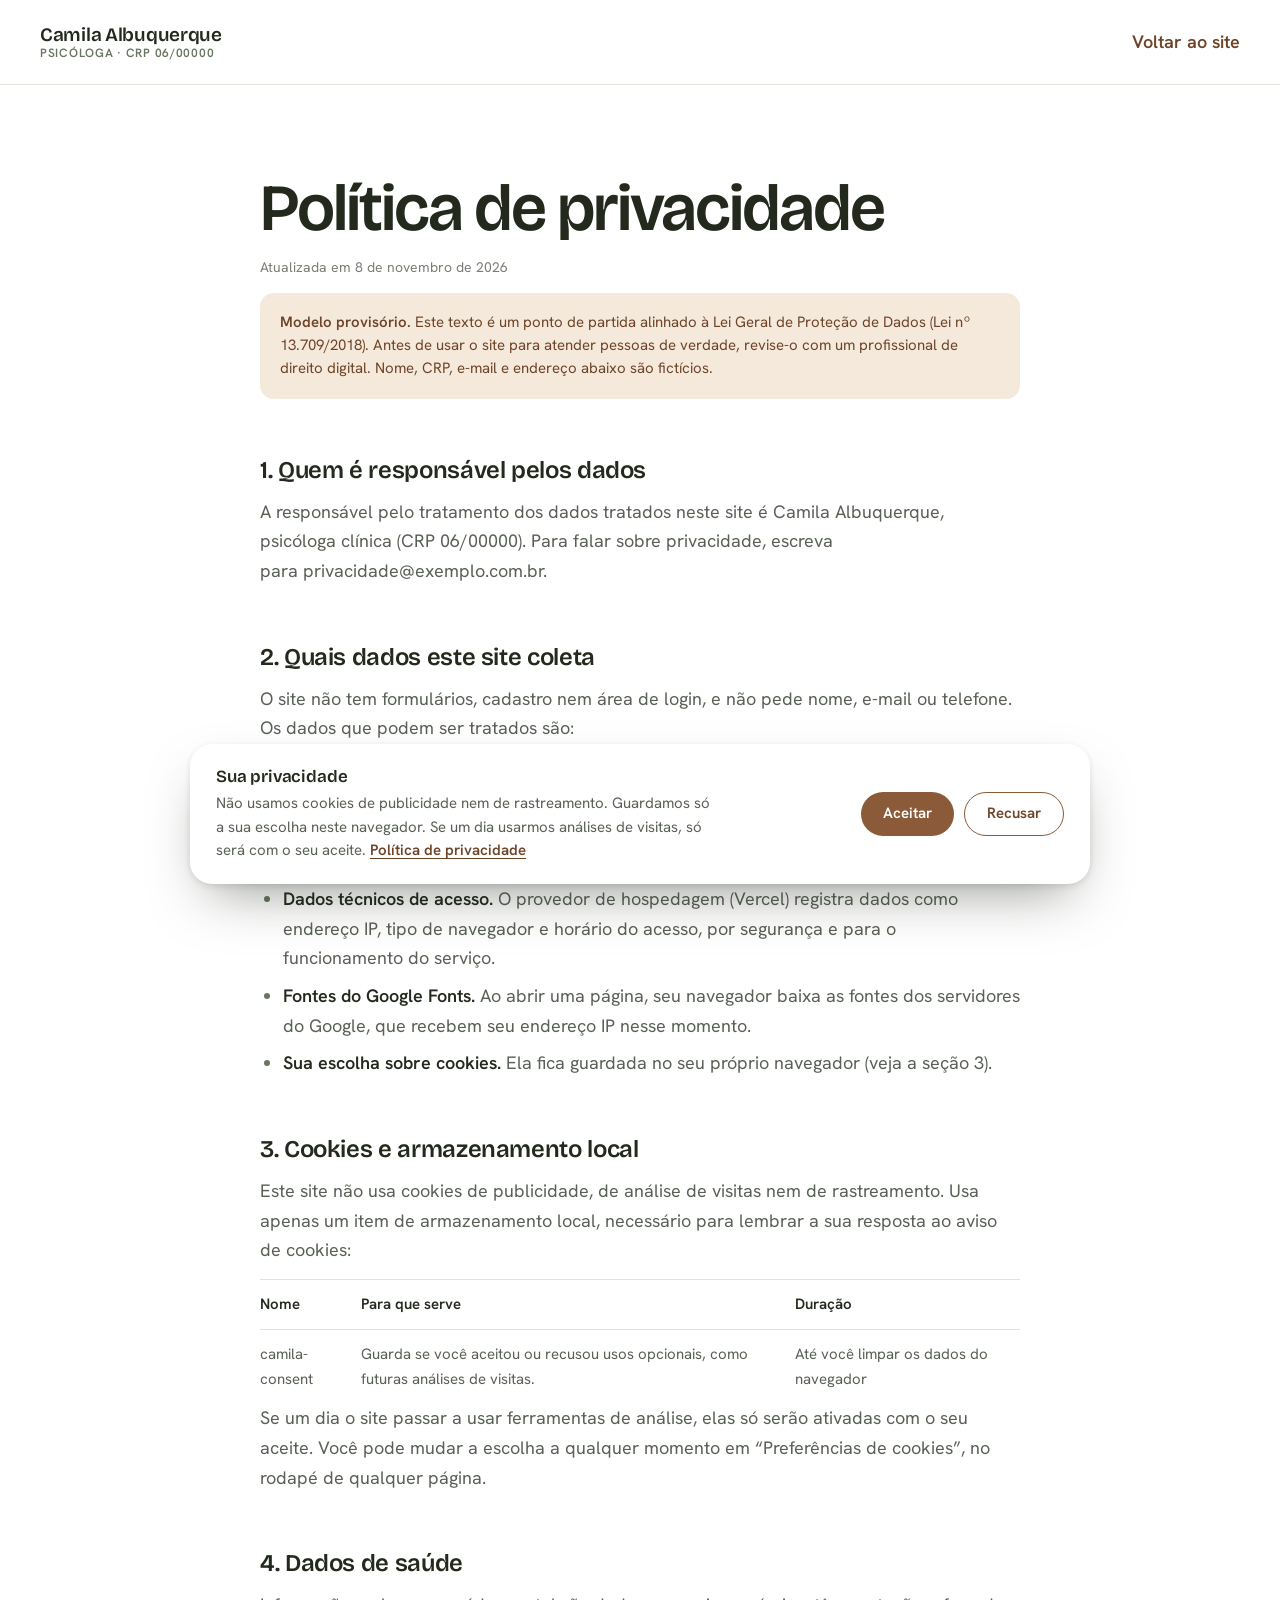
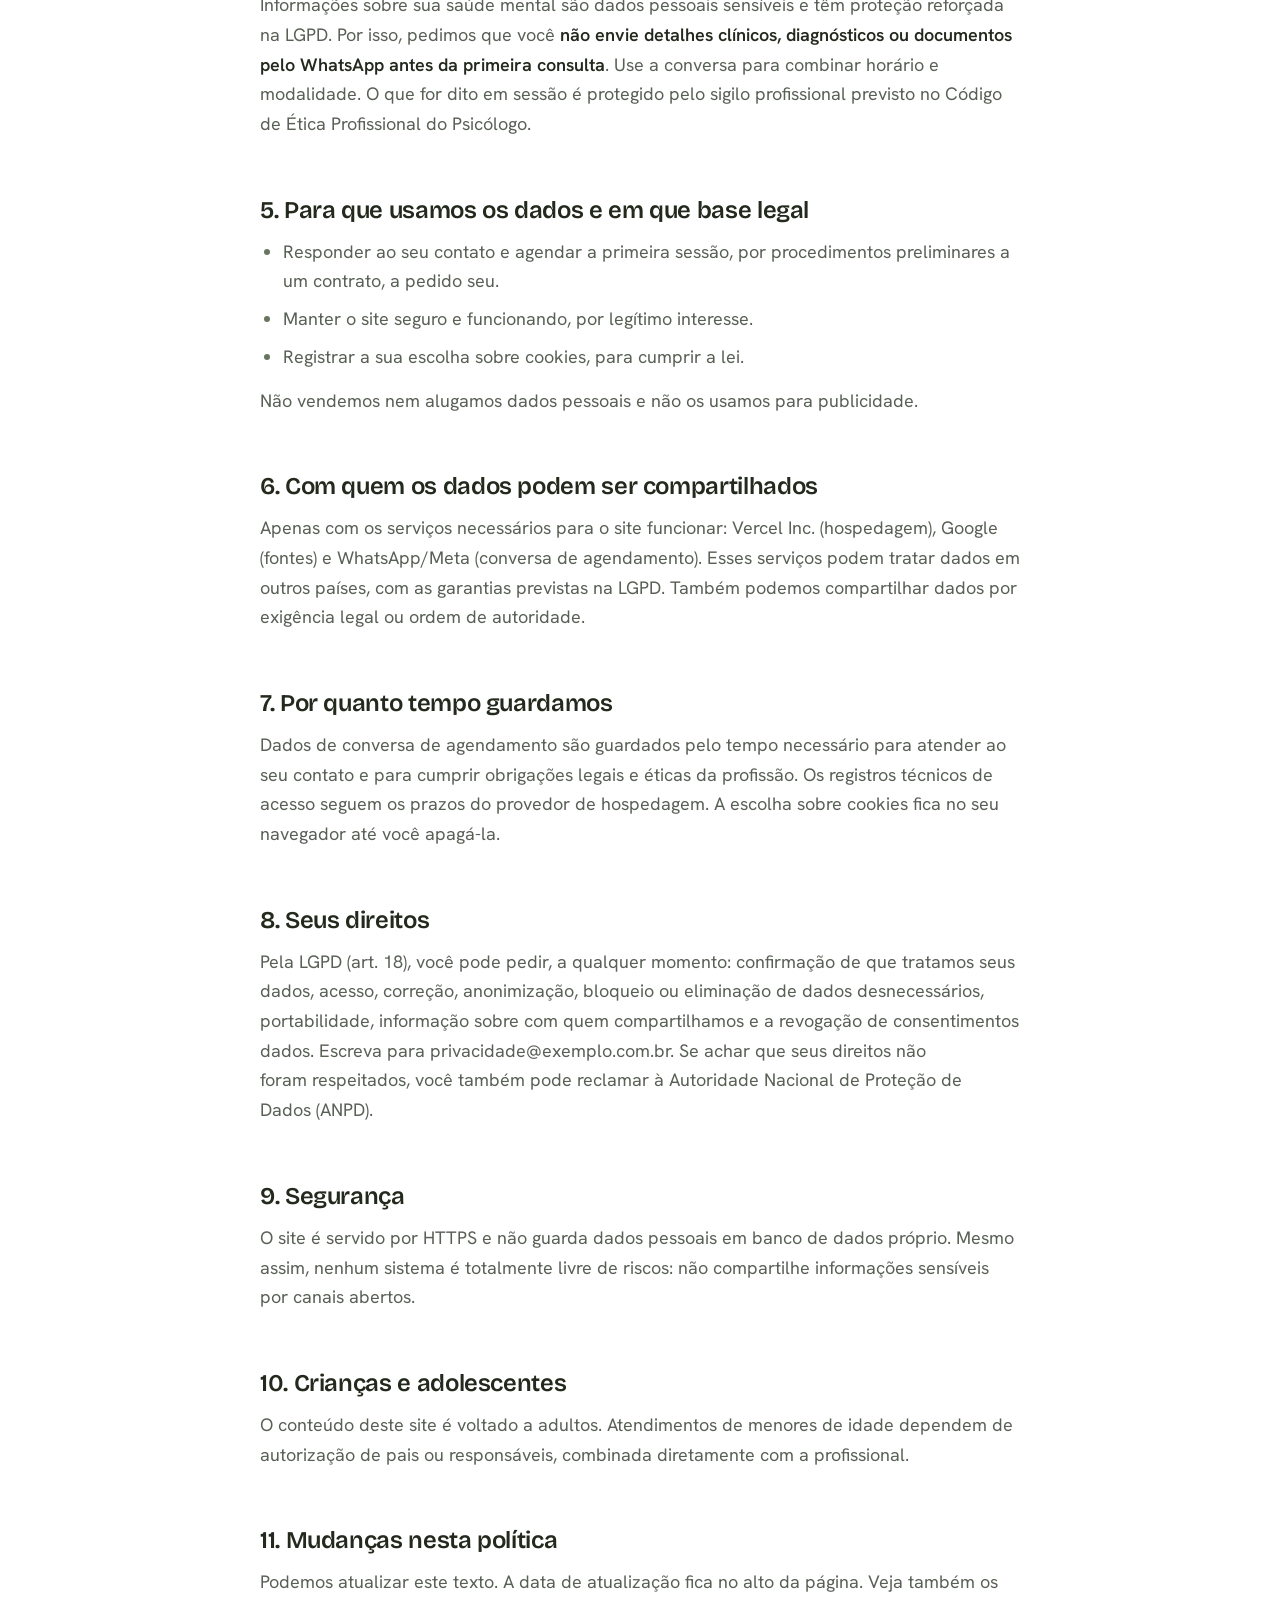
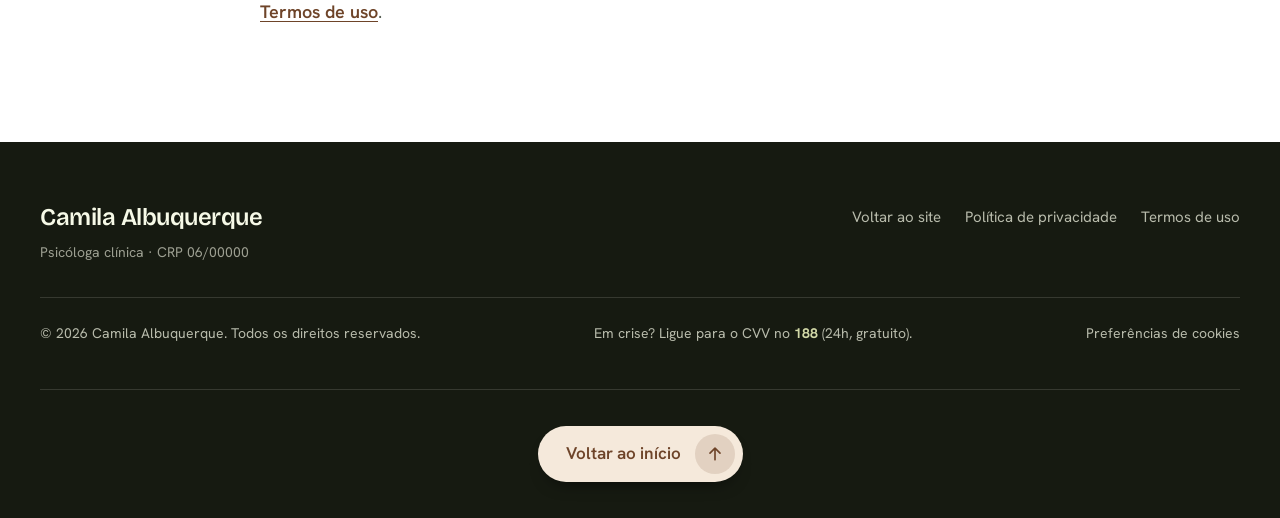
==== commit 669e2ca6: "Adiciona página 404, favicon, aviso de cookies, termos de uso e botão Voltar ao início Também amplia" ====
--- a/privacidade.html
+++ b/privacidade.html
@@ -4,23 +4,131 @@
   <meta charset="utf-8">
   <meta name="viewport" content="width=device-width, initial-scale=1">
   <title>Política de privacidade · Psicóloga Camila Albuquerque</title>
-  <meta name="robots" content="noindex">
+  <meta name="description" content="Como este site trata dados pessoais, cookies e armazenamento local, de acordo com a LGPD.">
+  <meta name="theme-color" content="#1f2419">
+  <link rel="icon" href="/favicon.ico" sizes="48x48">
+  <link rel="icon" href="/favicon.svg" type="image/svg+xml">
+  <link rel="apple-touch-icon" href="/apple-touch-icon.png">
   <link rel="preconnect" href="https://fonts.googleapis.com">
   <link rel="preconnect" href="https://fonts.gstatic.com" crossorigin>
-  <link rel="stylesheet" href="https://fonts.googleapis.com/css2?family=Bricolage+Grotesque:opsz,wght@12..96,600&family=Hanken+Grotesk:wght@400;500;600;700&display=swap">
-  <link rel="stylesheet" href="style.css">
-  <style>
-    .policy { max-width: 720px; margin: 0 auto; padding: 128px var(--gutter) 96px; }
-    .policy p { margin-top: 18px; }
-    .policy .link-down { margin-top: 12px; }
-  </style>
+  <link rel="stylesheet" href="https://fonts.googleapis.com/css2?family=Bricolage+Grotesque:opsz,wght@12..96,500..700&family=Hanken+Grotesk:wght@400;500;600;700&display=swap">
+  <link rel="stylesheet" href="/style.css">
+  <script src="/consent.js" defer></script>
 </head>
-<body>
-  <main class="policy">
-    <h1 class="h2">Política de privacidade</h1>
-    <p>Este texto é provisório. A política definitiva deve ser redigida antes da publicação do site, de acordo com a LGPD (Lei nº 13.709/2018).</p>
-    <p>Este site não coleta dados pessoais por formulários. Os botões de agendamento abrem uma conversa no WhatsApp, e os dados trocados ali seguem a política do próprio aplicativo e o sigilo profissional previsto no Código de Ética da Psicologia.</p>
-    <p><a class="link-down" href="index.html">Voltar para o site</a></p>
+<body id="topo">
+  <a class="skip" href="#conteudo">Pular para o conteúdo</a>
+
+  <header class="legal-bar">
+    <a class="brand" href="/" aria-label="Camila Albuquerque, psicóloga. Ir para o site">
+      <span class="brand__name">Camila Albuquerque</span>
+      <span class="brand__meta">Psicóloga · CRP 06/00000</span>
+    </a>
+    <a class="link-down" href="/">Voltar ao site</a>
+  </header>
+
+  <main id="conteudo" class="legal">
+    <div class="legal__inner">
+      <h1 class="h2 h2--xl">Política de privacidade</h1>
+      <p class="legal__meta">Atualizada em 8 de novembro de 2026</p>
+      <p class="legal__note"><strong>Modelo provisório.</strong> Este texto é um ponto de partida alinhado à Lei Geral de Proteção de Dados (Lei nº 13.709/2018). Antes de usar o site para atender pessoas de verdade, revise-o com um profissional de direito digital. Nome, CRP, e-mail e endereço abaixo são fictícios.</p>
+
+      <section>
+        <h2>1. Quem é responsável pelos dados</h2>
+        <p>A responsável pelo tratamento dos dados tratados neste site é Camila Albuquerque, psicóloga clínica (CRP 06/00000). Para falar sobre privacidade, escreva para privacidade@exemplo.com.br.</p>
+      </section>
+
+      <section>
+        <h2>2. Quais dados este site coleta</h2>
+        <p>O site não tem formulários, cadastro nem área de login, e não pede nome, e-mail ou telefone. Os dados que podem ser tratados são:</p>
+        <ul>
+          <li><strong>Contato pelo WhatsApp.</strong> Os botões de agendamento abrem uma conversa no WhatsApp com uma mensagem pronta. Tudo o que você escreve ali, incluindo seu nome e número de telefone, é tratado pelo WhatsApp (Meta) e pela profissional, e passa a ser usado só para responder ao seu contato e combinar o atendimento.</li>
+          <li><strong>Dados técnicos de acesso.</strong> O provedor de hospedagem (Vercel) registra dados como endereço IP, tipo de navegador e horário do acesso, por segurança e para o funcionamento do serviço.</li>
+          <li><strong>Fontes do Google Fonts.</strong> Ao abrir uma página, seu navegador baixa as fontes dos servidores do Google, que recebem seu endereço IP nesse momento.</li>
+          <li><strong>Sua escolha sobre cookies.</strong> Ela fica guardada no seu próprio navegador (veja a seção 3).</li>
+        </ul>
+      </section>
+
+      <section>
+        <h2>3. Cookies e armazenamento local</h2>
+        <p>Este site não usa cookies de publicidade, de análise de visitas nem de rastreamento. Usa apenas um item de armazenamento local, necessário para lembrar a sua resposta ao aviso de cookies:</p>
+        <table>
+          <thead><tr><th scope="col">Nome</th><th scope="col">Para que serve</th><th scope="col">Duração</th></tr></thead>
+          <tbody>
+            <tr><td>camila-consent</td><td>Guarda se você aceitou ou recusou usos opcionais, como futuras análises de visitas.</td><td>Até você limpar os dados do navegador</td></tr>
+          </tbody>
+        </table>
+        <p>Se um dia o site passar a usar ferramentas de análise, elas só serão ativadas com o seu aceite. Você pode mudar a escolha a qualquer momento em “Preferências de cookies”, no rodapé de qualquer página.</p>
+      </section>
+
+      <section>
+        <h2>4. Dados de saúde</h2>
+        <p>Informações sobre sua saúde mental são dados pessoais sensíveis e têm proteção reforçada na LGPD. Por isso, pedimos que você <strong>não envie detalhes clínicos, diagnósticos ou documentos pelo WhatsApp antes da primeira consulta</strong>. Use a conversa para combinar horário e modalidade. O que for dito em sessão é protegido pelo sigilo profissional previsto no Código de Ética Profissional do Psicólogo.</p>
+      </section>
+
+      <section>
+        <h2>5. Para que usamos os dados e em que base legal</h2>
+        <ul>
+          <li>Responder ao seu contato e agendar a primeira sessão, por procedimentos preliminares a um contrato, a pedido seu.</li>
+          <li>Manter o site seguro e funcionando, por legítimo interesse.</li>
+          <li>Registrar a sua escolha sobre cookies, para cumprir a lei.</li>
+        </ul>
+        <p>Não vendemos nem alugamos dados pessoais e não os usamos para publicidade.</p>
+      </section>
+
+      <section>
+        <h2>6. Com quem os dados podem ser compartilhados</h2>
+        <p>Apenas com os serviços necessários para o site funcionar: Vercel Inc. (hospedagem), Google (fontes) e WhatsApp/Meta (conversa de agendamento). Esses serviços podem tratar dados em outros países, com as garantias previstas na LGPD. Também podemos compartilhar dados por exigência legal ou ordem de autoridade.</p>
+      </section>
+
+      <section>
+        <h2>7. Por quanto tempo guardamos</h2>
+        <p>Dados de conversa de agendamento são guardados pelo tempo necessário para atender ao seu contato e para cumprir obrigações legais e éticas da profissão. Os registros técnicos de acesso seguem os prazos do provedor de hospedagem. A escolha sobre cookies fica no seu navegador até você apagá-la.</p>
+      </section>
+
+      <section>
+        <h2>8. Seus direitos</h2>
+        <p>Pela LGPD (art. 18), você pode pedir, a qualquer momento: confirmação de que tratamos seus dados, acesso, correção, anonimização, bloqueio ou eliminação de dados desnecessários, portabilidade, informação sobre com quem compartilhamos e a revogação de consentimentos dados. Escreva para privacidade@exemplo.com.br. Se achar que seus direitos não foram respeitados, você também pode reclamar à Autoridade Nacional de Proteção de Dados (ANPD).</p>
+      </section>
+
+      <section>
+        <h2>9. Segurança</h2>
+        <p>O site é servido por HTTPS e não guarda dados pessoais em banco de dados próprio. Mesmo assim, nenhum sistema é totalmente livre de riscos: não compartilhe informações sensíveis por canais abertos.</p>
+      </section>
+
+      <section>
+        <h2>10. Crianças e adolescentes</h2>
+        <p>O conteúdo deste site é voltado a adultos. Atendimentos de menores de idade dependem de autorização de pais ou responsáveis, combinada diretamente com a profissional.</p>
+      </section>
+
+      <section>
+        <h2>11. Mudanças nesta política</h2>
+        <p>Podemos atualizar este texto. A data de atualização fica no alto da página. Veja também os <a href="/termos.html">Termos de uso</a>.</p>
+      </section>
+    </div>
   </main>
+
+  <footer class="footer footer--flat">
+    <div class="footer__inner">
+      <div class="footer__top">
+        <p class="footer__brand">Camila Albuquerque <span>Psicóloga clínica · CRP 06/00000</span></p>
+        <nav aria-label="Rodapé"><ul class="footer__nav">
+          <li><a href="/">Voltar ao site</a></li>
+          <li><a href="/privacidade.html" aria-current="page">Política de privacidade</a></li>
+          <li><a href="/termos.html">Termos de uso</a></li>
+        </ul></nav>
+      </div>
+      <div class="footer__bottom">
+        <p>© 2026 Camila Albuquerque. Todos os direitos reservados.</p>
+        <p>Em crise? Ligue para o CVV no <a href="tel:188">188</a> (24h, gratuito).</p>
+        <p class="footer__links"><button type="button" class="linklike" data-consent-open>Preferências de cookies</button></p>
+      </div>
+      <div class="footer__end">
+        <a class="btn btn--light to-top" href="#topo" data-top>
+          <span class="btn__label">Voltar ao início</span>
+          <span class="btn__arrow" aria-hidden="true"><svg viewBox="0 0 24 24"><path d="M12 19V5M6 11l6-6 6 6"/></svg></span>
+        </a>
+      </div>
+    </div>
+  </footer>
 </body>
 </html>
--- a/style.css
+++ b/style.css
@@ -192,7 +192,10 @@
   .btn:hover .btn__arrow svg { animation: arrow-through 0.6s var(--ease); }
 }
 @keyframes arrow-through { 0% { transform: translateX(0); } 45% { transform: translateX(150%); } 46% { transform: translateX(-150%); } 100% { transform: translateX(0); } }
-@media (hover: hover) { .btn:hover { transform: translateY(-2px); box-shadow: 0 2px 4px rgb(79 47 27 / 0.2), 0 12px 18px -12px rgb(110 68 41 / 0.85); } }
+@media (hover: hover) {
+  .btn:hover { transform: translateY(-2px); box-shadow: 0 2px 4px rgb(79 47 27 / 0.2), 0 12px 18px -12px rgb(110 68 41 / 0.85); }
+  .btn--light:hover { box-shadow: 0 12px 20px -12px rgb(0 0 0 / 0.85); }
+}
 
 /* Pressionar inverte as cores */
 .btn:active { transform: translateY(1px); background: var(--btn-fg); color: var(--btn-bg); transition-duration: 0.05s; }
@@ -216,6 +219,7 @@
 .link-down { display: inline-flex; align-items: center; gap: 10px; min-height: 48px; color: var(--clay-700); font-weight: 600; text-decoration: none; background: linear-gradient(currentColor, currentColor) no-repeat 0 calc(100% - 10px) / 0% 2px; transition: background-size 0.45s var(--ease), color 0.2s; }
 .link-down svg { width: 20px; height: 20px; fill: none; stroke: currentColor; stroke-width: 2; stroke-linecap: round; stroke-linejoin: round; animation: bob 2.4s ease-in-out 3; }
 .link-down:hover { background-size: 100% 2px; color: var(--ink); }
+@keyframes dock-ring { 0% { opacity: 0.55; transform: scale(1); } 70%, 100% { opacity: 0; transform: scale(1.5); } }
 @keyframes bob { 0%, 100% { transform: translateY(-2px); } 50% { transform: translateY(3px); } }
 
 /* ---------- Cabeçalho ---------- */
@@ -489,13 +493,18 @@
 }
 
 @media (max-width: 900px) {
-  html { scroll-padding-bottom: 96px; }
+  html { scroll-padding-bottom: 88px; }
+  :root { --fs-h1: clamp(1.75rem, 1rem + 4vw, 2.75rem); --fs-h2: clamp(1.5rem, 1rem + 2.6vw, 2.25rem); --fs-h2-xl: clamp(1.75rem, 1rem + 3.4vw, 2.5rem); --fs-h3: 1.1875rem; }
   :root { --node: 28px; --seg: 5px; --body-left: calc(var(--edge) + var(--node) + 22px); --header-h: 64px; }
   .stop__node { border-width: 3px; font-size: 0.75rem; }
   .stop__node--end { width: 36px; height: 36px; margin-left: -18px; margin-top: -4px; }
 
-  .hero { grid-template-columns: minmax(0, 1fr); min-height: 0; gap: 44px; }
-  .hero__visual { width: min(100%, 380px); justify-self: center; }
+  .hero { grid-template-columns: minmax(0, 1fr); min-height: 0; gap: 32px; }
+  .hero__text { display: flex; flex-direction: column; }
+  .hero__actions { order: 2; margin-top: 26px; }
+  .hero__lead { order: 3; margin-top: 28px; }
+  .hero__sign { order: 4; }
+  .hero__visual { order: -1; width: min(62vw, 300px); justify-self: center; }
   .chip--a { left: -2%; bottom: 8%; }
   .chip--b { right: -2%; top: 6%; }
 
@@ -513,9 +522,12 @@
   .footer__hint { display: none; }
   .footer { padding-bottom: 96px; }
 
-  .dock { display: block; position: fixed; z-index: 40; left: 12px; right: 12px; bottom: calc(12px + env(safe-area-inset-bottom)); transform: translateY(160%); transition: transform 0.55s var(--ease); }
-  .dock.is-visible { transform: none; }
-  .dock .btn { width: 100%; justify-content: space-between; padding-left: 28px; box-shadow: 0 10px 18px -8px rgb(35 42 29 / 0.6); }
+  .dock { display: block; position: fixed; z-index: 40; right: 16px; bottom: calc(16px + env(safe-area-inset-bottom)); opacity: 0; transform: translateY(24px) scale(0.8); pointer-events: none; transition: transform 0.55s var(--ease), opacity 0.35s; }
+  .dock.is-visible { opacity: 1; transform: none; pointer-events: auto; }
+  .dock__btn { position: relative; display: grid; place-items: center; width: 58px; height: 58px; border-radius: 50%; background: #25d366; color: #fff; box-shadow: 0 10px 18px -8px rgb(18 140 74 / 0.75), 0 2px 4px rgb(18 140 74 / 0.3); -webkit-tap-highlight-color: transparent; transition: background-color 0.12s, color 0.12s, transform 0.2s var(--ease); }
+  .dock__btn svg { width: 30px; height: 30px; }
+  .dock__btn::after { content: ""; position: absolute; inset: 0; border-radius: 50%; border: 2px solid #25d366; opacity: 0; animation: dock-ring 3s ease-out infinite; pointer-events: none; }
+  .dock__btn:active { background: #fff; color: #25d366; transform: scale(0.94); }
 }
 
 @media (max-width: 520px) {
@@ -554,3 +566,115 @@
   .marquee__track { flex-wrap: wrap; }
   .marquee__track + .marquee__track { display: none; }
 }
+
+/* ==========================================================================
+   Aviso de cookies, rodapé com voltar ao início, páginas legais e 404
+   ========================================================================== */
+
+/* ---------- Aviso de cookies ---------- */
+
+.consent {
+  position: fixed;
+  z-index: 60;
+  left: 16px;
+  right: 16px;
+  bottom: calc(16px + env(safe-area-inset-bottom));
+  max-width: 900px;
+  margin-inline: auto;
+  display: grid;
+  grid-template-columns: minmax(0, 1fr) auto;
+  gap: 16px 32px;
+  align-items: center;
+  padding: 22px 26px;
+  border-radius: 22px;
+  background: #fff;
+  color: var(--text);
+  box-shadow: 0 2px 6px rgb(35 42 29 / 0.12), 0 24px 56px -20px rgb(35 42 29 / 0.5);
+  opacity: 0;
+  transform: translateY(150%);
+  transition: transform 0.7s var(--ease), opacity 0.4s;
+}
+.consent[hidden] { display: none; }
+.consent.is-open { opacity: 1; transform: none; }
+.consent:focus { outline: none; }
+.consent:focus-visible { outline: 3px solid var(--clay-600); outline-offset: 3px; }
+.consent__title { margin: 0 0 4px; font: 600 1.0625rem/1.3 var(--font-display); letter-spacing: -0.01em; color: var(--ink); }
+.consent p { margin: 0; max-width: 62ch; font-size: 0.9375rem; line-height: 1.55; text-wrap: pretty; }
+.consent a { color: var(--clay-700); font-weight: 600; text-underline-offset: 3px; }
+.consent a:hover { color: var(--ink); }
+.consent__actions { display: flex; gap: 10px; }
+.consent .btn { white-space: nowrap; box-shadow: none; }
+.consent .btn:hover { box-shadow: none; }
+body.consent-open .dock { visibility: hidden; }
+
+/* ---------- Rodapé ---------- */
+
+.footer__bottom a, .footer__bottom .linklike { color: rgb(246 249 231 / 0.86); }
+.footer .linklike { padding: 0; border: 0; background: none; font: inherit; color: inherit; cursor: pointer; text-decoration: none; transition: color 0.2s; }
+.footer .linklike:hover { color: var(--sage-200); text-decoration: underline; text-underline-offset: 4px; }
+.footer__links { display: flex; flex-wrap: wrap; gap: 6px 24px; }
+.footer__end { display: flex; justify-content: center; margin-top: 44px; padding-top: 36px; border-top: 1px solid rgb(246 249 231 / 0.14); }
+.footer--flat .footer__inner { padding-left: var(--edge); }
+
+/* Seta para cima do botão Voltar ao início */
+@media (hover: hover) { .to-top:hover .btn__arrow svg { animation: arrow-up 0.6s var(--ease); } }
+@keyframes arrow-up { 0% { transform: translateY(0); } 45% { transform: translateY(-150%); } 46% { transform: translateY(150%); } 100% { transform: translateY(0); } }
+
+/* ---------- Páginas legais ---------- */
+
+.legal-bar { display: flex; align-items: center; justify-content: space-between; gap: 20px; padding: 18px var(--edge); border-bottom: 1px solid var(--line); background: #fff; }
+.legal { padding: clamp(48px, 7vw, 96px) var(--edge) clamp(72px, 9vw, 128px); }
+.legal__inner { max-width: 760px; margin-inline: auto; }
+.legal h1 { margin-bottom: 14px; }
+.legal__meta { font-size: var(--fs-small); color: var(--muted, #7a7f76); }
+.legal__note { margin-top: 28px; padding: 18px 20px; border-radius: 14px; background: var(--clay-100); color: var(--clay-700); font-size: 0.9375rem; line-height: 1.55; }
+.legal__note strong { color: var(--clay-700); }
+.legal section { margin-top: clamp(36px, 5vw, 56px); }
+.legal h2 { margin-bottom: 12px; font: 600 clamp(1.25rem, 1.1rem + 0.6vw, 1.5rem)/1.25 var(--font-display); letter-spacing: -0.015em; color: var(--ink); }
+.legal p, .legal li { text-wrap: pretty; }
+.legal p + p, .legal p + ul, .legal ul + p { margin-top: 14px; }
+.legal ul { display: grid; gap: 8px; padding-left: 1.25em; list-style: disc; }
+.legal li::marker { color: var(--sage-600); }
+.legal a { color: var(--clay-700); font-weight: 600; text-underline-offset: 3px; }
+.legal a:hover { color: var(--ink); }
+.legal table { width: 100%; margin-top: 14px; border-collapse: collapse; font-size: 0.9375rem; }
+.legal th, .legal td { padding: 12px 14px 12px 0; border-top: 1px solid var(--line); text-align: left; vertical-align: top; }
+.legal th { font-weight: 600; color: var(--ink); }
+
+/* ---------- Página 404 ---------- */
+
+.nf { position: relative; isolation: isolate; overflow: clip; min-height: 100svh; display: grid; align-items: center; padding: clamp(104px, 14vw, 160px) var(--edge) clamp(72px, 9vw, 120px); background: var(--leaf); color: rgb(246 249 231 / 0.84); }
+.nf::before { content: ""; position: absolute; z-index: -2; inset: 0; background: url("img/folhas.webp") center / cover no-repeat; opacity: 0.7; }
+.nf::after { content: ""; position: absolute; z-index: -1; inset: 0; background: radial-gradient(ellipse 60% 60% at 30% 50%, rgb(31 36 25 / 0.55), transparent 75%), linear-gradient(180deg, rgb(31 36 25 / 0.8), rgb(31 36 25 / 0.35) 50%, rgb(31 36 25 / 0.85)); }
+.nf__bar { position: absolute; z-index: 2; inset: 0 0 auto; display: flex; align-items: center; justify-content: space-between; gap: 20px; padding: 22px var(--edge); }
+.nf__bar .brand__name { color: var(--sage-100); }
+.nf__bar .brand__meta { color: var(--sage-200); }
+.nf__rail { position: absolute; z-index: 1; top: 92px; bottom: 0; left: var(--rail-x); width: var(--seg); margin-left: calc(var(--seg) / -2); background: linear-gradient(var(--sage-200), var(--sage-200)) top / 100% 30% no-repeat, linear-gradient(180deg, rgb(209 216 167 / 0.55) 14px, transparent 14px) 0 30% / 100% 28px repeat-y; }
+.nf__rail::after { content: "×"; position: absolute; left: 50%; top: 30%; width: var(--node); height: var(--node); margin: calc(var(--node) / -2) 0 0 calc(var(--node) / -2); display: grid; place-items: center; border: 4px solid var(--sage-200); border-radius: 50%; background: var(--leaf); color: var(--sage-200); font: 700 1.125rem/1 var(--font-text); }
+.nf__body { position: relative; z-index: 2; padding-left: calc(var(--node) + 44px); max-width: 880px; display: grid; gap: 22px; justify-items: start; }
+.nf__code { margin: 0; font: 600 clamp(4.5rem, 14vw, 6rem)/0.9 var(--font-display); letter-spacing: -0.05em; color: rgb(209 216 167 / 0.1); -webkit-text-stroke: 2px var(--sage-200); }
+.nf h1 { color: var(--sage-100); }
+.nf__text { max-width: 34em; font-size: var(--fs-lead); line-height: 1.55; }
+.nf__actions { display: flex; flex-wrap: wrap; align-items: center; gap: 14px 28px; margin-top: 8px; }
+.nf .btn--light { min-height: 62px; font-size: 1.125rem; }
+.nf__link { display: inline-flex; align-items: center; min-height: 48px; color: var(--sage-200); font-weight: 600; text-underline-offset: 4px; }
+.nf__link:hover { color: #fff; }
+.nf :focus-visible { outline-color: var(--sage-200); }
+
+@media (max-width: 900px) {
+  .nf__body { padding-left: calc(var(--node) + 22px); }
+  .nf__rail::after { border-width: 3px; }
+}
+
+@media (max-width: 720px) {
+  .consent { grid-template-columns: minmax(0, 1fr); gap: 12px; left: 12px; right: 12px; bottom: calc(12px + env(safe-area-inset-bottom)); padding: 14px 16px; border-radius: 18px; }
+  .consent__title { font-size: 1rem; }
+  .consent p { font-size: 0.875rem; line-height: 1.5; }
+  .consent__actions .btn { flex: 1; min-height: 42px; padding: 0 16px; font-size: 0.9375rem; }
+  .legal-bar .link-down svg { display: none; }
+}
+
+@media (max-width: 520px) {
+  .footer__end .btn { width: 100%; justify-content: space-between; }
+  .nf .btn--light { width: 100%; justify-content: space-between; font-size: 1rem; }
+}
